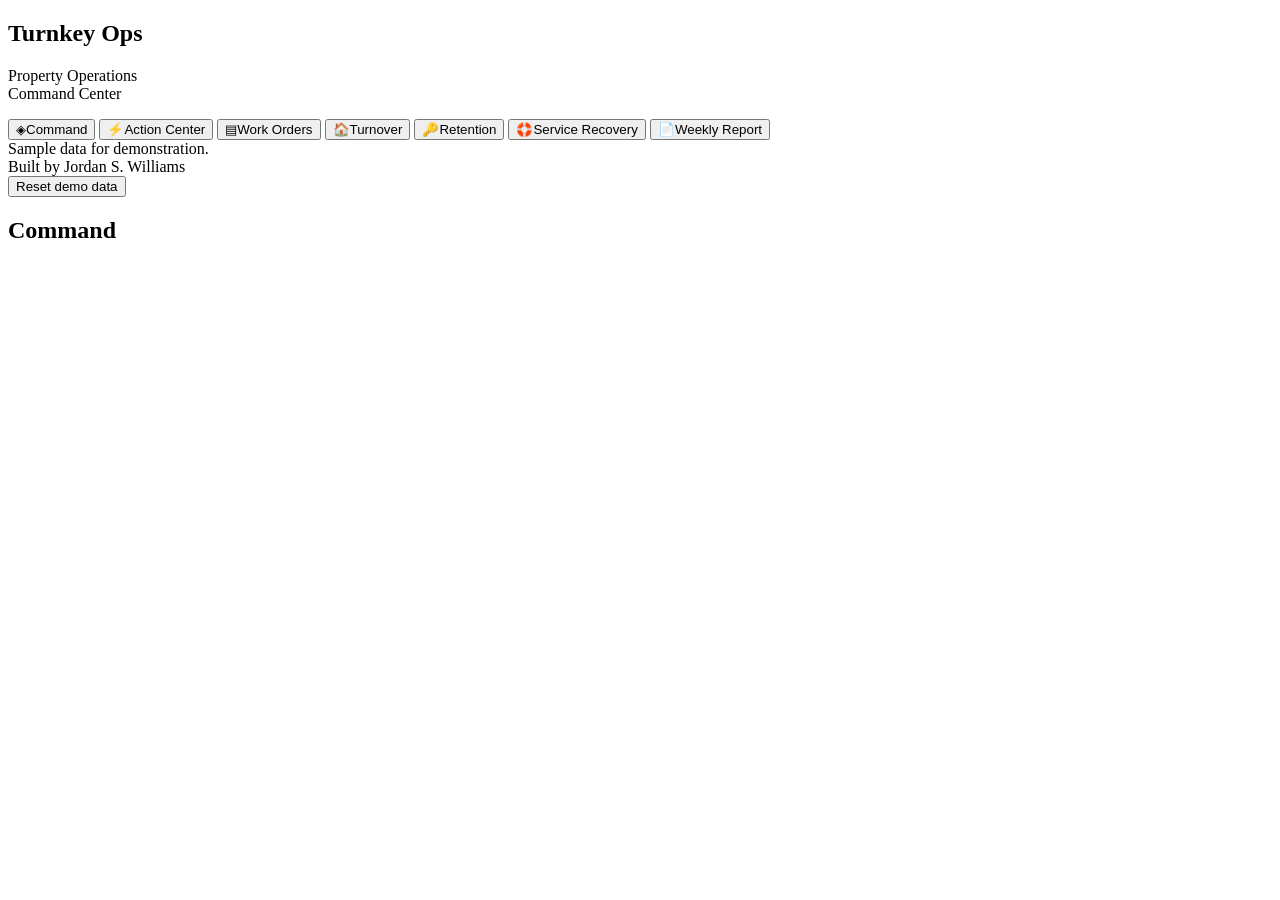
==== operations/app/index.html @ a49afb7c "Rename web app to Turnkey Ops (employer-neutral branding)" ====
<!DOCTYPE html>
<html lang="en">
<head>
<meta charset="UTF-8">
<meta name="viewport" content="width=device-width, initial-scale=1.0">
<title>Turnkey Ops — Property Operations Command Center</title>
<link rel="stylesheet" href="styles.css">
<script src="vendor/chart.umd.min.js"></script>
</head>
<body>
<div class="app">
  <aside class="sidebar">
    <div class="brand">
      <h1>Turnkey Ops</h1>
      <p>Property Operations<br>Command Center</p>
    </div>
    <nav class="nav" id="nav">
      <button data-view="command"><span class="ico">◈</span>Command<span class="cnt" id="cnt-command"></span></button>
      <button data-view="action"><span class="ico">⚡</span>Action Center<span class="cnt" id="cnt-action"></span></button>
      <button data-view="workorders"><span class="ico">▤</span>Work Orders<span class="cnt" id="cnt-workorders"></span></button>
      <button data-view="turnover"><span class="ico">🏠</span>Turnover<span class="cnt" id="cnt-turnover"></span></button>
      <button data-view="retention"><span class="ico">🔑</span>Retention<span class="cnt" id="cnt-retention"></span></button>
      <button data-view="recovery"><span class="ico">🛟</span>Service Recovery<span class="cnt" id="cnt-recovery"></span></button>
      <button data-view="report"><span class="ico">📄</span>Weekly Report</button>
    </nav>
    <div class="side-foot">
      Sample data for demonstration.<br>Built by Jordan S. Williams
      <br><button id="resetBtn">Reset demo data</button>
    </div>
  </aside>
  <div class="main">
    <div class="topbar">
      <div><h2 id="viewTitle">Command</h2><div class="date" id="dateLine"></div></div>
      <div class="spacer"></div>
      <div class="pulse-pills" id="pulsePills"></div>
    </div>
    <div class="view" id="view"></div>
  </div>
</div>
<div id="modalRoot"></div>
<div id="toasts"></div>
<script src="data.js"></script>
<script src="app.js"></script>
</body>
</html>
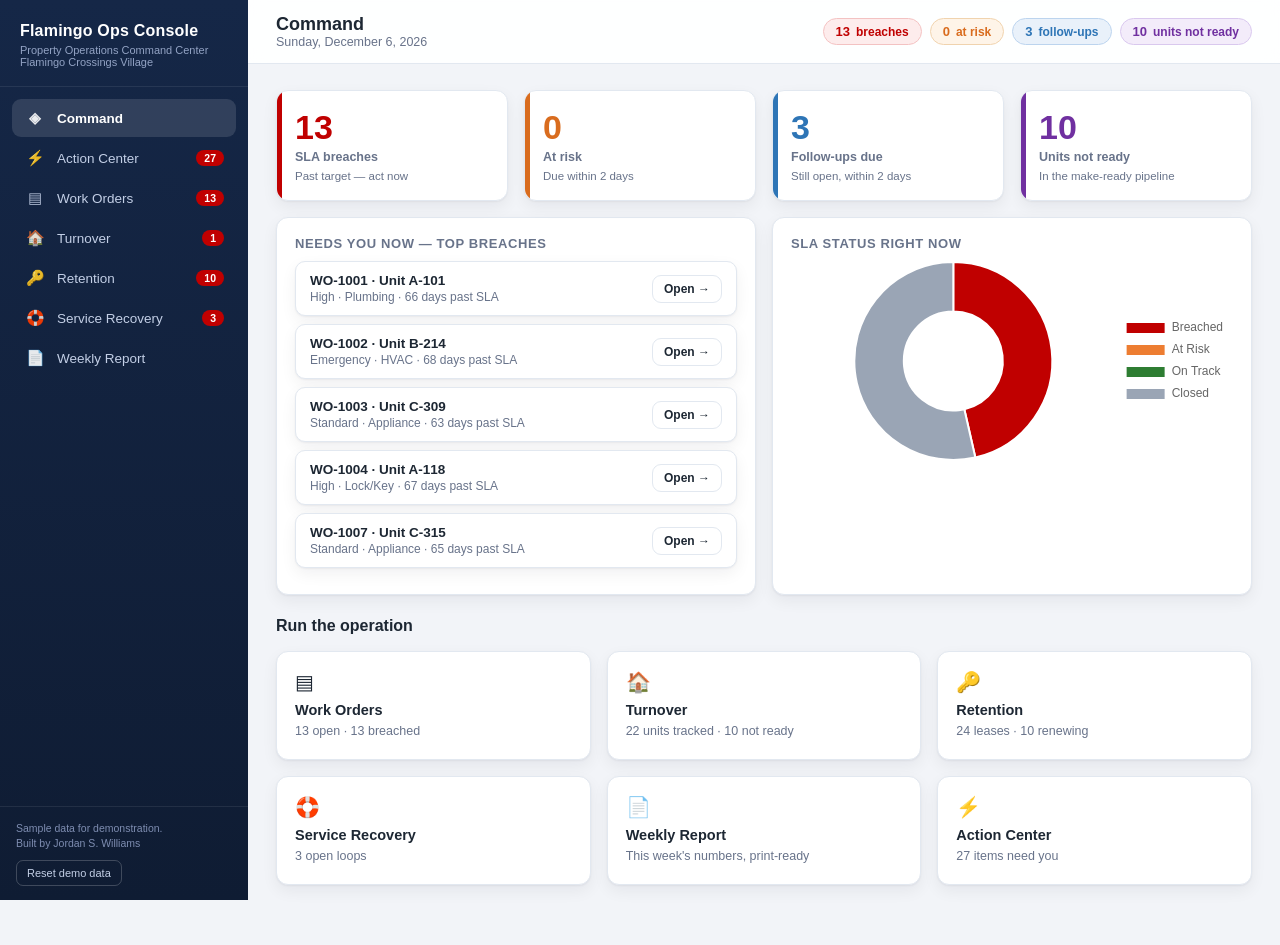
==== commit 94023c2d: "Web app: Flamingo Ops Console — interactive rebuild of the toolkit - operations/app/: static web app" ====
--- a/operations/app/index.html
+++ b/operations/app/index.html
@@ -3,7 +3,7 @@
 <head>
 <meta charset="UTF-8">
 <meta name="viewport" content="width=device-width, initial-scale=1.0">
-<title>Turnkey Ops — Property Operations Command Center</title>
+<title>Flamingo Ops Console — Property Operations Command Center</title>
 <link rel="stylesheet" href="styles.css">
 <script src="vendor/chart.umd.min.js"></script>
 </head>
@@ -11,8 +11,8 @@
 <div class="app">
   <aside class="sidebar">
     <div class="brand">
-      <h1>Turnkey Ops</h1>
-      <p>Property Operations<br>Command Center</p>
+      <h1>Flamingo Ops Console</h1>
+      <p>Property Operations Command Center<br>Flamingo Crossings Village</p>
     </div>
     <nav class="nav" id="nav">
       <button data-view="command"><span class="ico">◈</span>Command<span class="cnt" id="cnt-command"></span></button>
--- a/operations/app/styles.css
+++ b/operations/app/styles.css
@@ -0,0 +1,173 @@
+/* Flamingo Ops Console — design system */
+:root{
+  --navy:#1F3864; --navy-deep:#152747; --ink:#1d2733; --muted:#68738a;
+  --bg:#f2f4f8; --card:#ffffff; --line:#e2e8f0;
+  --red:#C00000; --red-bg:#fdecec; --amber:#d96c1e; --amber-bg:#fef4e8;
+  --green:#2E7D32; --green-bg:#e9f5ea; --blue:#2E75B6; --blue-bg:#e9f1fa;
+  --purple:#7030A0; --purple-bg:#f3ecfa; --gray-bg:#eef1f6;
+  --radius:12px; --shadow:0 1px 2px rgba(16,24,40,.05),0 6px 16px rgba(16,24,40,.06);
+  --font:-apple-system,BlinkMacSystemFont,"Segoe UI",Inter,Roboto,Helvetica,Arial,sans-serif;
+}
+*{box-sizing:border-box;margin:0;padding:0}
+body{font-family:var(--font);background:var(--bg);color:var(--ink);font-size:14px;-webkit-font-smoothing:antialiased}
+.app{display:flex;min-height:100vh}
+
+/* ---------- sidebar ---------- */
+.sidebar{width:248px;flex:0 0 248px;background:linear-gradient(180deg,var(--navy-deep),#0f1c33);color:#dbe4f3;
+  display:flex;flex-direction:column;position:sticky;top:0;height:100vh}
+.brand{padding:22px 20px 18px;border-bottom:1px solid rgba(255,255,255,.08)}
+.brand h1{font-size:16px;font-weight:700;color:#fff;letter-spacing:.2px}
+.brand p{font-size:11px;color:#93a3c4;margin-top:4px}
+.nav{padding:12px;display:flex;flex-direction:column;gap:2px;flex:1}
+.nav button{display:flex;align-items:center;gap:11px;width:100%;padding:10px 12px;border:0;border-radius:9px;
+  background:transparent;color:#c3cfe6;font-size:13.5px;font-weight:500;cursor:pointer;text-align:left;transition:background .15s}
+.nav button:hover{background:rgba(255,255,255,.07);color:#fff}
+.nav button.active{background:rgba(255,255,255,.12);color:#fff;font-weight:650}
+.nav button .ico{width:22px;text-align:center;font-size:15px;opacity:.9}
+.nav button .cnt{margin-left:auto;background:var(--red);color:#fff;font-size:10.5px;font-weight:700;
+  border-radius:20px;padding:2px 8px;display:none}
+.nav button .cnt.show{display:inline-block}
+.side-foot{padding:14px 16px;border-top:1px solid rgba(255,255,255,.08);font-size:10.5px;color:#7e8db1;line-height:1.5}
+.side-foot button{background:none;border:1px solid rgba(255,255,255,.2);color:#c3cfe6;border-radius:7px;
+  padding:6px 10px;font-size:11px;cursor:pointer;margin-top:8px}
+.side-foot button:hover{background:rgba(255,255,255,.08)}
+
+/* ---------- main / topbar ---------- */
+.main{flex:1;min-width:0;display:flex;flex-direction:column}
+.topbar{position:sticky;top:0;z-index:20;background:rgba(255,255,255,.92);backdrop-filter:blur(8px);
+  border-bottom:1px solid var(--line);padding:14px 28px;display:flex;align-items:center;gap:14px}
+.topbar h2{font-size:18px;font-weight:700}
+.topbar .date{color:var(--muted);font-size:12.5px}
+.topbar .spacer{flex:1}
+.pulse-pills{display:flex;gap:8px}
+.ppill{display:flex;align-items:center;gap:6px;font-size:12px;font-weight:650;border-radius:20px;padding:5px 12px;cursor:pointer;border:1px solid transparent}
+.ppill b{font-size:13px}
+.ppill.red{background:var(--red-bg);color:var(--red);border-color:#f3c2c2}
+.ppill.amber{background:var(--amber-bg);color:var(--amber);border-color:#f0d3ae}
+.ppill.blue{background:var(--blue-bg);color:var(--blue);border-color:#bcd4ee}
+.ppill.purple{background:var(--purple-bg);color:var(--purple);border-color:#d9c8ee}
+.view{padding:26px 28px 60px;max-width:1280px;width:100%;margin:0 auto}
+
+/* ---------- cards / grids ---------- */
+.grid{display:grid;gap:16px}
+.g4{grid-template-columns:repeat(4,1fr)}
+.g2{grid-template-columns:repeat(2,1fr)}
+.g3{grid-template-columns:repeat(3,1fr)}
+.card{background:var(--card);border:1px solid var(--line);border-radius:var(--radius);box-shadow:var(--shadow);padding:18px}
+.card h3{font-size:13px;font-weight:700;color:var(--muted);text-transform:uppercase;letter-spacing:.6px;margin-bottom:10px}
+.pulse-card{position:relative;overflow:hidden;cursor:pointer;transition:transform .12s}
+.pulse-card:hover{transform:translateY(-2px)}
+.pulse-card::before{content:"";position:absolute;left:0;top:0;bottom:0;width:5px;background:var(--ac,var(--navy))}
+.pulse-card .num{font-size:34px;font-weight:750;color:var(--ac,var(--navy));line-height:1.1}
+.pulse-card .lbl{font-size:12.5px;color:var(--muted);margin-top:4px;font-weight:600}
+.pulse-card .sub{font-size:11.5px;color:var(--muted);margin-top:6px}
+
+/* ---------- pills / badges ---------- */
+.pill{display:inline-flex;align-items:center;font-size:11.5px;font-weight:700;border-radius:20px;padding:3px 11px;white-space:nowrap}
+.pill.red{background:var(--red-bg);color:var(--red)}
+.pill.amber{background:var(--amber-bg);color:var(--amber)}
+.pill.green{background:var(--green-bg);color:var(--green)}
+.pill.blue{background:var(--blue-bg);color:var(--blue)}
+.pill.purple{background:var(--purple-bg);color:var(--purple)}
+.pill.gray{background:var(--gray-bg);color:var(--muted)}
+
+/* ---------- buttons ---------- */
+.btn{border:0;border-radius:9px;padding:9px 16px;font-size:13px;font-weight:650;cursor:pointer;transition:filter .12s}
+.btn:hover{filter:brightness(.96)}
+.btn.primary{background:var(--navy);color:#fff}
+.btn.danger{background:var(--red);color:#fff}
+.btn.ghost{background:#fff;border:1px solid var(--line);color:var(--ink)}
+.btn.sm{padding:6px 11px;font-size:12px}
+.toolbar{display:flex;gap:10px;align-items:center;margin:16px 0;flex-wrap:wrap}
+.toolbar input[type=search],.toolbar select{border:1px solid var(--line);border-radius:9px;padding:9px 12px;font-size:13px;background:#fff;font-family:inherit}
+.toolbar input[type=search]{min-width:220px}
+.toolbar .spacer{flex:1}
+
+/* ---------- tables ---------- */
+.tblwrap{background:var(--card);border:1px solid var(--line);border-radius:var(--radius);box-shadow:var(--shadow);overflow:auto}
+table{width:100%;border-collapse:collapse;font-size:13px}
+thead th{text-align:left;font-size:11px;text-transform:uppercase;letter-spacing:.5px;color:var(--muted);
+  padding:11px 12px;border-bottom:1px solid var(--line);background:#f8fafc;white-space:nowrap;position:sticky;top:0}
+tbody td{padding:10px 12px;border-bottom:1px solid #eef1f6;vertical-align:middle}
+tbody tr:last-child td{border-bottom:0}
+tbody tr.clickable{cursor:pointer}
+tbody tr.clickable:hover{background:#f6f9ff}
+td.num,th.num{text-align:right;font-variant-numeric:tabular-nums}
+tr.flash{animation:flash 2.2s}
+@keyframes flash{0%,40%{background:#fff7d6}100%{background:transparent}}
+.desc{max-width:340px;white-space:nowrap;overflow:hidden;text-overflow:ellipsis;color:var(--muted)}
+
+/* ---------- action center ---------- */
+.ac-group{margin-bottom:18px}
+.ac-head{display:flex;align-items:center;gap:10px;margin-bottom:10px}
+.ac-head .dot{width:10px;height:10px;border-radius:50%}
+.ac-head h3{font-size:14px;font-weight:750;margin:0;text-transform:none;letter-spacing:0;color:var(--ink)}
+.ac-head .cnt{font-size:12px;font-weight:700;background:#fff;border:1px solid var(--line);border-radius:16px;padding:2px 10px;color:var(--muted)}
+.ac-row{display:flex;align-items:center;gap:12px;background:#fff;border:1px solid var(--line);border-radius:10px;
+  padding:11px 14px;margin-bottom:8px;box-shadow:var(--shadow)}
+.ac-row .main-info{flex:1;min-width:0}
+.ac-row .t1{font-weight:700;font-size:13.5px}
+.ac-row .t2{font-size:12px;color:var(--muted);margin-top:2px}
+.empty{padding:26px;text-align:center;color:var(--muted);font-size:13px;background:#fff;border:1px dashed var(--line);border-radius:10px}
+
+/* ---------- kanban ---------- */
+.kanban{display:grid;grid-template-columns:repeat(4,1fr);gap:14px;align-items:start}
+.kcol{background:#eef1f6;border-radius:12px;padding:12px;min-height:200px}
+.kcol h4{font-size:12px;text-transform:uppercase;letter-spacing:.5px;color:var(--muted);margin-bottom:10px;display:flex;justify-content:space-between}
+.kcard{background:#fff;border:1px solid var(--line);border-radius:10px;padding:12px;margin-bottom:10px;cursor:pointer;box-shadow:var(--shadow)}
+.kcard:hover{border-color:#b9c6e2}
+.kcard .u{font-weight:750;font-size:14px}
+.kcard .b{font-size:11.5px;color:var(--muted)}
+.kcard .meta{display:flex;gap:6px;margin-top:8px;flex-wrap:wrap}
+
+/* ---------- tiles (home nav) ---------- */
+.tiles{display:grid;grid-template-columns:repeat(3,1fr);gap:16px;margin-top:16px}
+.tile{background:#fff;border:1px solid var(--line);border-radius:var(--radius);box-shadow:var(--shadow);
+  padding:18px;cursor:pointer;transition:transform .12s}
+.tile:hover{transform:translateY(-2px);border-color:#b9c6e2}
+.tile .ti{font-size:20px}
+.tile h4{font-size:14.5px;margin:8px 0 4px}
+.tile p{font-size:12.5px;color:var(--muted);line-height:1.5}
+
+/* ---------- modal ---------- */
+.mback{position:fixed;inset:0;background:rgba(15,23,42,.5);display:flex;align-items:center;justify-content:center;z-index:100;padding:20px}
+.modal{background:#fff;border-radius:14px;width:560px;max-width:100%;max-height:92vh;overflow:auto;box-shadow:0 20px 60px rgba(0,0,0,.25)}
+.modal header{padding:18px 22px;border-bottom:1px solid var(--line);display:flex;align-items:center;justify-content:space-between}
+.modal header h3{font-size:16px;margin:0;text-transform:none;letter-spacing:0;color:var(--ink)}
+.modal .x{background:none;border:0;font-size:20px;cursor:pointer;color:var(--muted)}
+.modal .body{padding:20px 22px}
+.frow{margin-bottom:14px}
+.frow label{display:block;font-size:12px;font-weight:650;color:var(--muted);margin-bottom:5px}
+.frow input,.frow select,.frow textarea{width:100%;border:1px solid var(--line);border-radius:8px;padding:9px 11px;font-size:13.5px;font-family:inherit}
+.frow textarea{resize:vertical;min-height:70px}
+.f2{display:grid;grid-template-columns:1fr 1fr;gap:12px}
+.modal footer{padding:16px 22px;border-top:1px solid var(--line);display:flex;justify-content:flex-end;gap:10px}
+.hint{font-size:12px;color:var(--muted);background:#f6f9ff;border:1px solid #dbe6fb;border-radius:8px;padding:8px 11px;margin-top:6px}
+
+/* ---------- toast ---------- */
+#toasts{position:fixed;bottom:22px;right:22px;z-index:200;display:flex;flex-direction:column;gap:8px}
+.toast{background:#16294d;color:#fff;padding:11px 18px;border-radius:10px;font-size:13px;box-shadow:0 8px 24px rgba(0,0,0,.25);animation:tin .2s}
+@keyframes tin{from{transform:translateY(8px);opacity:0}}
+
+/* ---------- misc ---------- */
+.sec-title{font-size:16px;font-weight:750;margin:22px 0 12px}
+.muted{color:var(--muted)}
+.chart-box{position:relative;height:240px}
+.chart-box.sm{height:200px}
+.stars{color:#d9a441;font-size:14px;letter-spacing:2px}
+.kpi-num{font-size:26px;font-weight:750}
+.report{background:#fff;border:1px solid var(--line);border-radius:14px;box-shadow:var(--shadow);padding:34px;max-width:860px}
+.report h1{font-size:24px;color:var(--navy)}
+.report .wk{color:var(--muted);margin:4px 0 20px;font-weight:600}
+.rkpis{display:grid;grid-template-columns:repeat(3,1fr);gap:12px;margin-bottom:22px}
+.rkpi{border:1px solid var(--line);border-radius:10px;padding:14px;text-align:center}
+.rkpi .n{font-size:24px;font-weight:750;color:var(--navy)}
+.rkpi .l{font-size:11.5px;color:var(--muted);margin-top:4px}
+
+@media (max-width:1100px){.g4{grid-template-columns:repeat(2,1fr)}.kanban{grid-template-columns:repeat(2,1fr)}.tiles{grid-template-columns:repeat(2,1fr)}}
+@media (max-width:800px){.sidebar{display:none}.g4,.g2,.g3{grid-template-columns:1fr}.tiles{grid-template-columns:1fr}.rkpis{grid-template-columns:repeat(2,1fr)}}
+@media print{
+  .sidebar,.topbar,.toolbar,.no-print{display:none!important}
+  .main{display:block}.view{padding:0;max-width:none}
+  body{background:#fff}.card,.tblwrap,.report{box-shadow:none}
+}
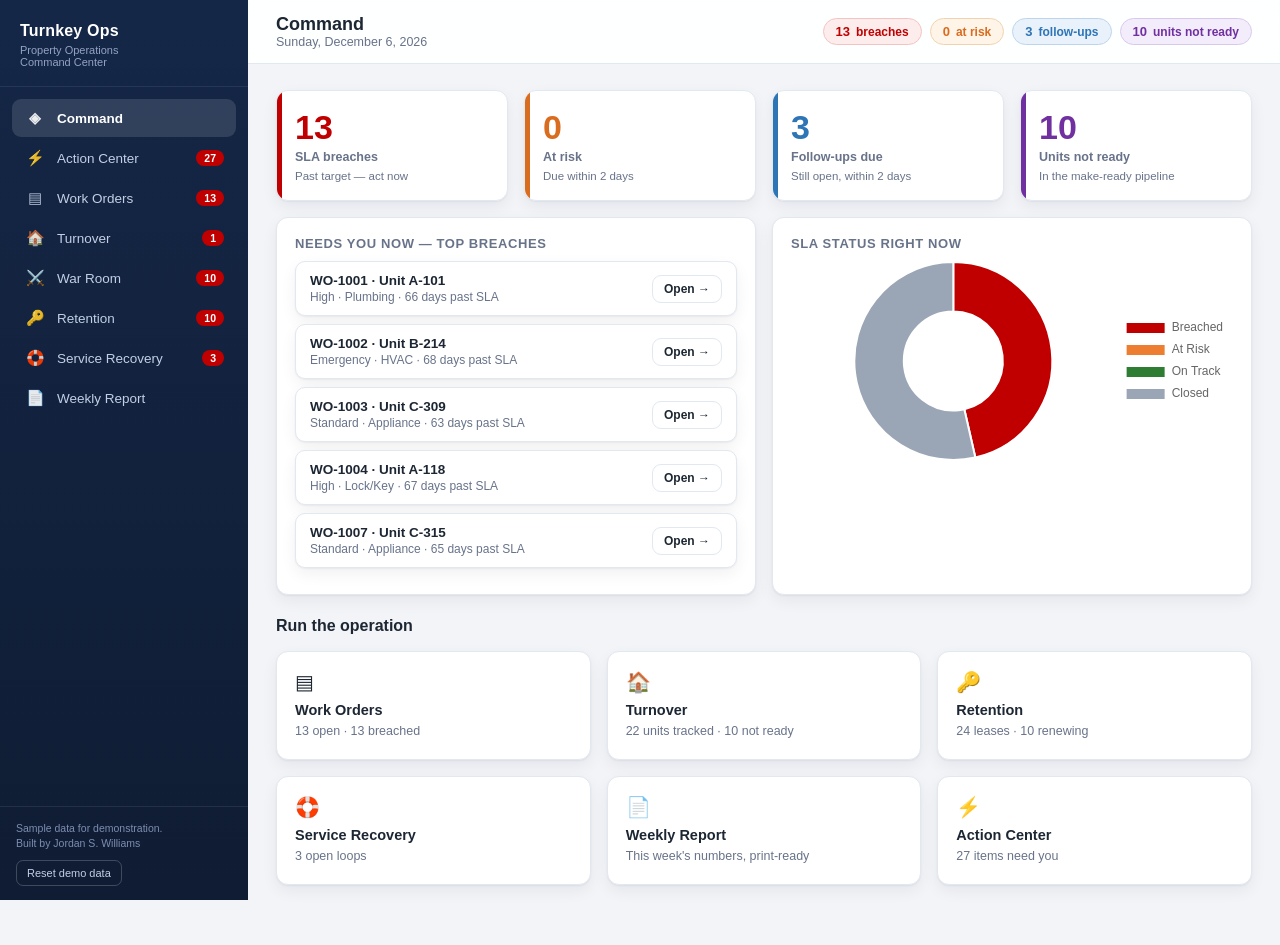
==== commit 54bb1a40: "Add Turnover War Room: turn-season command view with blocker board" ====
--- a/operations/app/index.html
+++ b/operations/app/index.html
@@ -3,7 +3,7 @@
 <head>
 <meta charset="UTF-8">
 <meta name="viewport" content="width=device-width, initial-scale=1.0">
-<title>Flamingo Ops Console — Property Operations Command Center</title>
+<title>Turnkey Ops — Property Operations Command Center</title>
 <link rel="stylesheet" href="styles.css">
 <script src="vendor/chart.umd.min.js"></script>
 </head>
@@ -11,14 +11,15 @@
 <div class="app">
   <aside class="sidebar">
     <div class="brand">
-      <h1>Flamingo Ops Console</h1>
-      <p>Property Operations Command Center<br>Flamingo Crossings Village</p>
+      <h1>Turnkey Ops</h1>
+      <p>Property Operations<br>Command Center</p>
     </div>
     <nav class="nav" id="nav">
       <button data-view="command"><span class="ico">◈</span>Command<span class="cnt" id="cnt-command"></span></button>
       <button data-view="action"><span class="ico">⚡</span>Action Center<span class="cnt" id="cnt-action"></span></button>
       <button data-view="workorders"><span class="ico">▤</span>Work Orders<span class="cnt" id="cnt-workorders"></span></button>
       <button data-view="turnover"><span class="ico">🏠</span>Turnover<span class="cnt" id="cnt-turnover"></span></button>
+      <button data-view="warroom"><span class="ico">⚔️</span>War Room<span class="cnt" id="cnt-warroom"></span></button>
       <button data-view="retention"><span class="ico">🔑</span>Retention<span class="cnt" id="cnt-retention"></span></button>
       <button data-view="recovery"><span class="ico">🛟</span>Service Recovery<span class="cnt" id="cnt-recovery"></span></button>
       <button data-view="report"><span class="ico">📄</span>Weekly Report</button>
--- a/operations/app/styles.css
+++ b/operations/app/styles.css
@@ -1,4 +1,4 @@
-/* Flamingo Ops Console — design system */
+/* Turnkey Ops — design system */
 :root{
   --navy:#1F3864; --navy-deep:#152747; --ink:#1d2733; --muted:#68738a;
   --bg:#f2f4f8; --card:#ffffff; --line:#e2e8f0;
@@ -144,6 +144,36 @@
 .modal footer{padding:16px 22px;border-top:1px solid var(--line);display:flex;justify-content:flex-end;gap:10px}
 .hint{font-size:12px;color:var(--muted);background:#f6f9ff;border:1px solid #dbe6fb;border-radius:8px;padding:8px 11px;margin-top:6px}
 
+/* ---------- war room ---------- */
+.warbanner{background:linear-gradient(120deg,var(--navy-deep),var(--navy) 60%,#2a4a7f);color:#fff;
+  border-radius:var(--radius);box-shadow:var(--shadow);padding:22px 24px;display:flex;gap:24px;align-items:center}
+.war-season{font-size:11px;letter-spacing:2px;color:#9db1d8;font-weight:700}
+.warbanner h2{color:#fff;font-size:22px;margin:4px 0}
+.war-sub{color:#b9c6e2;font-size:12.5px}
+.war-main{flex:1;min-width:0}
+.war-track{height:10px;background:rgba(255,255,255,.18);border-radius:6px;margin:14px 0 6px;overflow:hidden}
+.war-fill{height:100%;background:linear-gradient(90deg,#4caf50,#8bc34a);border-radius:6px}
+.war-pctline{color:#dbe4f3;font-size:12.5px}.war-pctline b{color:#fff}
+.war-count{text-align:center;background:rgba(255,255,255,.1);border-radius:12px;padding:14px 22px;flex:0 0 auto}
+.war-days{font-size:40px;font-weight:800;color:#fff;line-height:1}
+.war-lbl{font-size:11px;color:#9db1d8;margin-top:4px;line-height:1.4}
+.pbar{height:8px;background:var(--gray-bg);border-radius:5px;overflow:hidden;display:inline-block;width:65%;vertical-align:middle;margin-right:8px}
+.pfill{height:100%;border-radius:5px}.pfill.g{background:var(--green)}.pfill.a{background:var(--amber)}.pfill.r{background:var(--red)}
+.tl{display:flex;flex-direction:column}
+.tlrow{display:flex;gap:12px;position:relative;padding:9px 0 9px 4px}
+.tlrow:not(:last-child)::before{content:"";position:absolute;left:13px;top:33px;bottom:-3px;width:2px;background:var(--line)}
+.tldot{width:20px;height:20px;border-radius:50%;border:2px solid var(--line);background:#fff;flex:0 0 20px;
+  display:flex;align-items:center;justify-content:center;font-size:11px;color:#fff}
+.tlrow.done .tldot{background:var(--green);border-color:var(--green)}
+.tlrow.next .tldot{border-color:var(--amber);box-shadow:0 0 0 4px var(--amber-bg)}
+.tllabel{font-weight:600;font-size:13px}
+.blkgrid{display:grid;grid-template-columns:repeat(auto-fill,minmax(300px,1fr));gap:12px}
+.blk-top{display:flex;gap:6px;align-items:center;margin-bottom:8px}
+.blk-unit{font-weight:700;font-size:13.5px}
+.blk-detail{color:var(--muted);font-size:12.5px;margin:6px 0}
+.blk-meta{font-size:11.5px;margin-bottom:10px}
+.blk-act{display:flex;justify-content:flex-end}
+
 /* ---------- toast ---------- */
 #toasts{position:fixed;bottom:22px;right:22px;z-index:200;display:flex;flex-direction:column;gap:8px}
 .toast{background:#16294d;color:#fff;padding:11px 18px;border-radius:10px;font-size:13px;box-shadow:0 8px 24px rgba(0,0,0,.25);animation:tin .2s}
